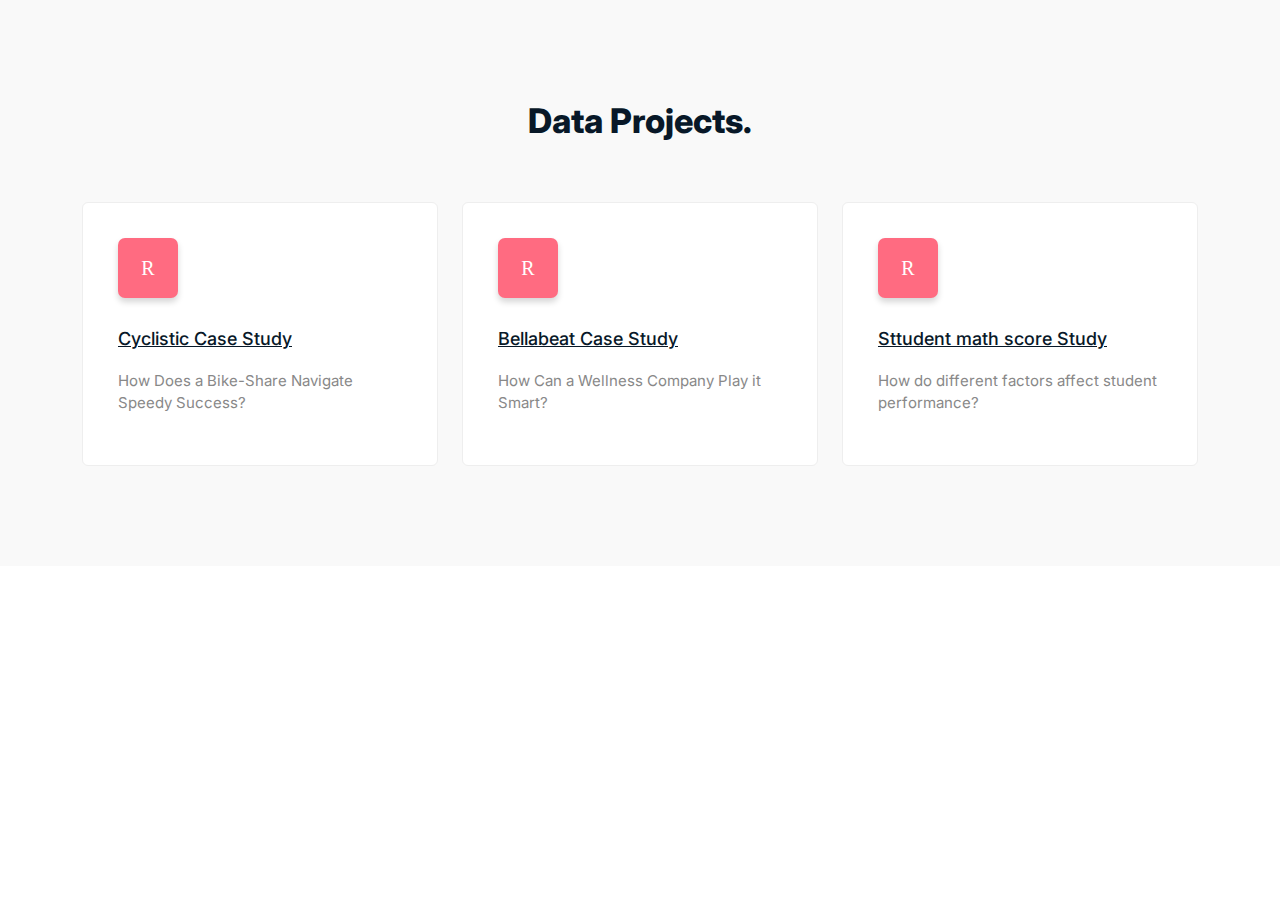
==== index.html @ 5aefac82 "Update index.html" ====
<!DOCTYPE html>
<html class="no-js" lang="zxx">

<head>
    <meta charset="utf-8" />
    <meta http-equiv="x-ua-compatible" content="ie=edge" />
    <title>Data Projects</title>
    <meta name="description" content="" />
    <meta name="viewport" content="width=device-width, initial-scale=1" />
    <link rel="shortcut icon" type="image/x-icon" href="assets/images/favicon.svg" />

    <!-- ========================= CSS here ========================= -->
    <link rel="stylesheet" href="bootstrap.min.css" />
    <link rel="stylesheet" href="LineIcons.2.0.css" />
    <link rel="stylesheet" href="animate.css" />
    <link rel="stylesheet" href="main.css" />

</head>

<body>
    <!-- Preloader -->
    <div class="preloader">
        <div class="preloader-inner">
            <div class="preloader-icon">
                <span></span>
                <span></span>
            </div>
        </div>
    </div>
    <!-- /End Preloader -->


    <!-- Start Features Area -->
    <section id="features" class="features section">
        <div class="container">
            <div class="row">
                <div class="col-12">
                    <div class="section-title">
                        <h2 class="wow fadeInUp" >Data Projects.
                        </h2>
                    </div>
                </div>
            </div>
            <div class="row">
                
                <div class="col-lg-4 col-md-6 col-12" >
                    <!-- Start Single Feature -->
                    <div class="single-feature wow fadeInUp" >
                        <i class="lni">R</i>
                        <h3><a href="case1.html">Cyclistic Case Study</a></h3>
                        <p>How Does a Bike-Share Navigate Speedy Success?</p>
                    </div>
                    <!-- End Single Feature -->
                </div>
                <div class="col-lg-4 col-md-6 col-12">
                    <!-- Start Single Feature -->
                    <div class="single-feature wow fadeInUp">
                        <i class="lni">R</i>
                        <h3><a href="bellabeat.html">Bellabeat Case Study</a></h3>
                        <p>How Can a Wellness Company Play it Smart?</p>
                    </div>
                    <!-- End Single Feature -->
                </div>
                <div class="col-lg-4 col-md-6 col-12" >
                    <!-- Start Single Feature -->
                    <div class="single-feature wow fadeInUp" >
                        <i class="lni">R</i>
                        <h3><a href="mathscores.html">Sttudent math score Study</a></h3>
                        <p>How do different factors affect student performance?</p>
                    </div>
                    <!-- End Single Feature -->
            </div>
        </div>
    </section>
    <!-- End Features Area -->


    <!-- ========================= JS here ========================= -->
    
    <script src="main.js"></script>
  
</body>

</html>
---- main.css ----
/*======================================
    Normalize CSS
========================================*/
@import url("https://fonts.googleapis.com/css2?family=Inter:wght@100;200;300;400;500;600;700;800;900&display=swap");
html {
  scroll-behavior: smooth;
}

body {
  font-family: "Inter", sans-serif;
  font-weight: normal;
  font-style: normal;
  color: #888;
  overflow-x: hidden;
  font-size: 15px;
}

audio,
canvas,
iframe,
img,
svg,
video {
  vertical-align: middle;
}

img {
  max-width: 100%;
}

h1,
h2,
h3,
h4,
h5,
h6 {
  font-weight: 600;
  margin: 0px;
  color: #081828;
}

h1 a,
h2 a,
h3 a,
h4 a,
h5 a,
h6 a {
  color: inherit;
}

h1 {
  font-size: 50px;
}

h2 {
  font-size: 40px;
}

h3 {
  font-size: 30px;
}

h4 {
  font-size: 25px;
}

h5 {
  font-size: 20px;
}

h6 {
  font-size: 16px;
}

ul,
ol {
  margin: 0px;
  padding: 0px;
  list-style-type: none;
}

.img-bg {
  background-position: center center;
  background-size: cover;
  background-repeat: no-repeat;
  width: 100%;
  height: 100%;
}

@media only screen and (min-width: 480px) and (max-width: 767px) {
  .container {
    width: 450px;
  }
}





.section {
  padding-top: 100px;
  padding-bottom: 100px;
  position: relative;
}


/* Section Title */
.section-title {
  text-align: center;
  margin-bottom: 80px;
  padding: 0 300px;
  position: relative;
  z-index: 5;
}

.section-title h3 {
  font-size: 15px;
  font-weight: 600;
  display: block;
  margin-bottom: 8px;
  color: #ff6b81;
  text-transform: uppercase;
}

.section-title h2 {
  font-size: 34px;
  margin-bottom: 25px;
  line-height: 42px;
  text-transform: capitalize;
  position: relative;
  font-weight: 800;
}

.section-title p {
  font-size: 15px;
}

@media only screen and (min-width: 992px) and (max-width: 1199px) {
  .section-title {
    padding: 0px 200px;
    margin-bottom: 70px;
  }
}

@media only screen and (min-width: 768px) and (max-width: 991px) {
  .section-title {
    padding: 0px 20px;
    margin-bottom: 70px;
  }
  .section-title h3 {
    font-size: 14px;
  }
  .section-title h2 {
    font-size: 24px;
    line-height: 32px;
    margin-bottom: 20px;
  }
  .section-title p {
    font-size: 14px;
  }
}

@media (max-width: 767px) {
  .section-title {
    padding: 0px 10px;
    margin-bottom: 60px;
  }
  .section-title h3 {
    font-size: 14px;
  }
  .section-title h2 {
    font-size: 20px;
    line-height: 30px;
    margin-bottom: 18px;
  }
  .section-title p {
    font-size: 14px;
  }
}

.section-title.align-right {
  padding: 0;
  padding-left: 600px;
}

.section-title.align-right h2:before {
  display: none;
}

.section-title.align-right h2:after {
  position: absolute;
  right: 0;
  bottom: -1px;
  height: 2px;
  width: 50px;
  background: #ff6b81;
  content: "";
}

.align-left {
  text-align: left;
}

.align-right {
  text-align: right;
}

.align-center {
  text-align: center;
}

/* Preloader */
.preloader {
  position: fixed;
  top: 0;
  left: 0;
  z-index: 999999999;
  width: 100%;
  height: 100%;
  background-color: #fff;
  overflow: hidden;
}

.preloader-inner {
  position: absolute;
  top: 50%;
  left: 50%;
  -webkit-transform: translate(-50%, -50%);
  transform: translate(-50%, -50%);
}

.preloader-icon {
  width: 100px;
  height: 100px;
  display: inline-block;
  padding: 0px;
}

.preloader-icon span {
  position: absolute;
  display: inline-block;
  width: 100px;
  height: 100px;
  border-radius: 100%;
  background: #ff6b81;
  -webkit-animation: preloader-fx 1.6s linear infinite;
  animation: preloader-fx 1.6s linear infinite;
}

.preloader-icon span:last-child {
  animation-delay: -0.8s;
  -webkit-animation-delay: -0.8s;
}

@keyframes preloader-fx {
  0% {
    -webkit-transform: scale(0, 0);
            transform: scale(0, 0);
    opacity: 0.5;
  }
  100% {
    -webkit-transform: scale(1, 1);
            transform: scale(1, 1);
    opacity: 0;
  }
}

@-webkit-keyframes preloader-fx {
  0% {
    -webkit-transform: scale(0, 0);
    opacity: 0.5;
  }
  100% {
    -webkit-transform: scale(1, 1);
    opacity: 0;
  }
}


/*======================================
    Features Area CSS
========================================*/
.features {
  background-color: #f9f9f9;
}

.features .section-title {
  margin-bottom: 30px;
}

.features .single-feature {
  text-align: left;
  padding: 35px;
  background-color: #fff;
  border-radius: 6px;
  position: relative;
  margin-top: 30px;
  border: 1px solid #eee;
  -webkit-transition: all 0.5s cubic-bezier(0.68, -0.55, 0.27, 1.55) 0s;
  transition: all 0.5s cubic-bezier(0.68, -0.55, 0.27, 1.55) 0s;
}

.features .single-feature:hover {
  -webkit-box-shadow: 0px 3px 5px #00000017;
          box-shadow: 0px 3px 5px #00000017;
  -webkit-transform: translateY(-5px);
          transform: translateY(-5px);
}

.features .single-feature i {
  height: 60px;
  width: 60px;
  line-height: 60px;
  text-align: center;
  display: inline-block;
  background-color: #ff6b81;
  color: #fff;
  font-size: 20px;
  border-radius: 7px;
  -webkit-box-shadow: 0px 4px 6px #0000002a;
          box-shadow: 0px 4px 6px #0000002a;
  margin-bottom: 30px;
}

.features .single-feature h3 {
  font-size: 18px;
  font-weight: 500;
  margin-bottom: 20px;
}

.features .single-feature p {
  line-height: 22px;
}
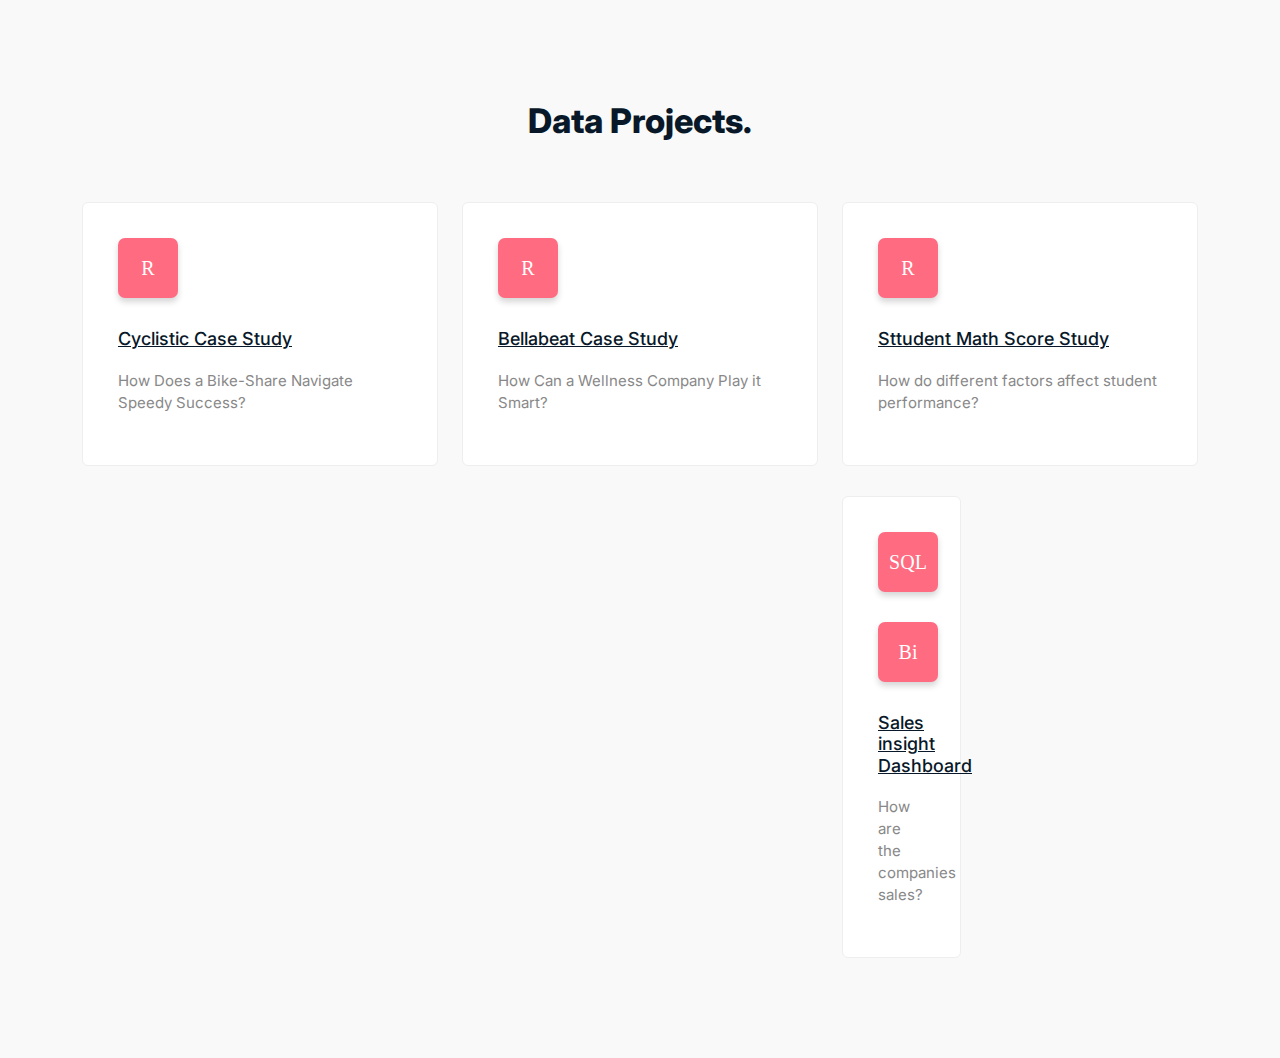
==== commit b0a3cc57: "Update index.html" ====
--- a/index.html
+++ b/index.html
@@ -65,10 +65,21 @@
                     <!-- Start Single Feature -->
                     <div class="single-feature wow fadeInUp" >
                         <i class="lni">R</i>
-                        <h3><a href="mathscores.html">Sttudent math score Study</a></h3>
+                        <h3><a href="mathscores.html">Sttudent Math Score Study</a></h3>
                         <p>How do different factors affect student performance?</p>
                     </div>
                     <!-- End Single Feature -->
+                    
+                    
+                <div class="col-lg-4 col-md-6 col-12" >
+                    <!-- Start Single Feature -->
+                    <div class="single-feature wow fadeInUp" >
+                        <i class="lni">SQL</i><i class="lni">Bi</i>
+                        <h3><a href="adv.html">Sales insight Dashboard</a></h3>
+                        <p>How are the companies sales?</p>
+                    </div>
+                    <!-- End Single Feature -->
+                    
             </div>
         </div>
     </section>
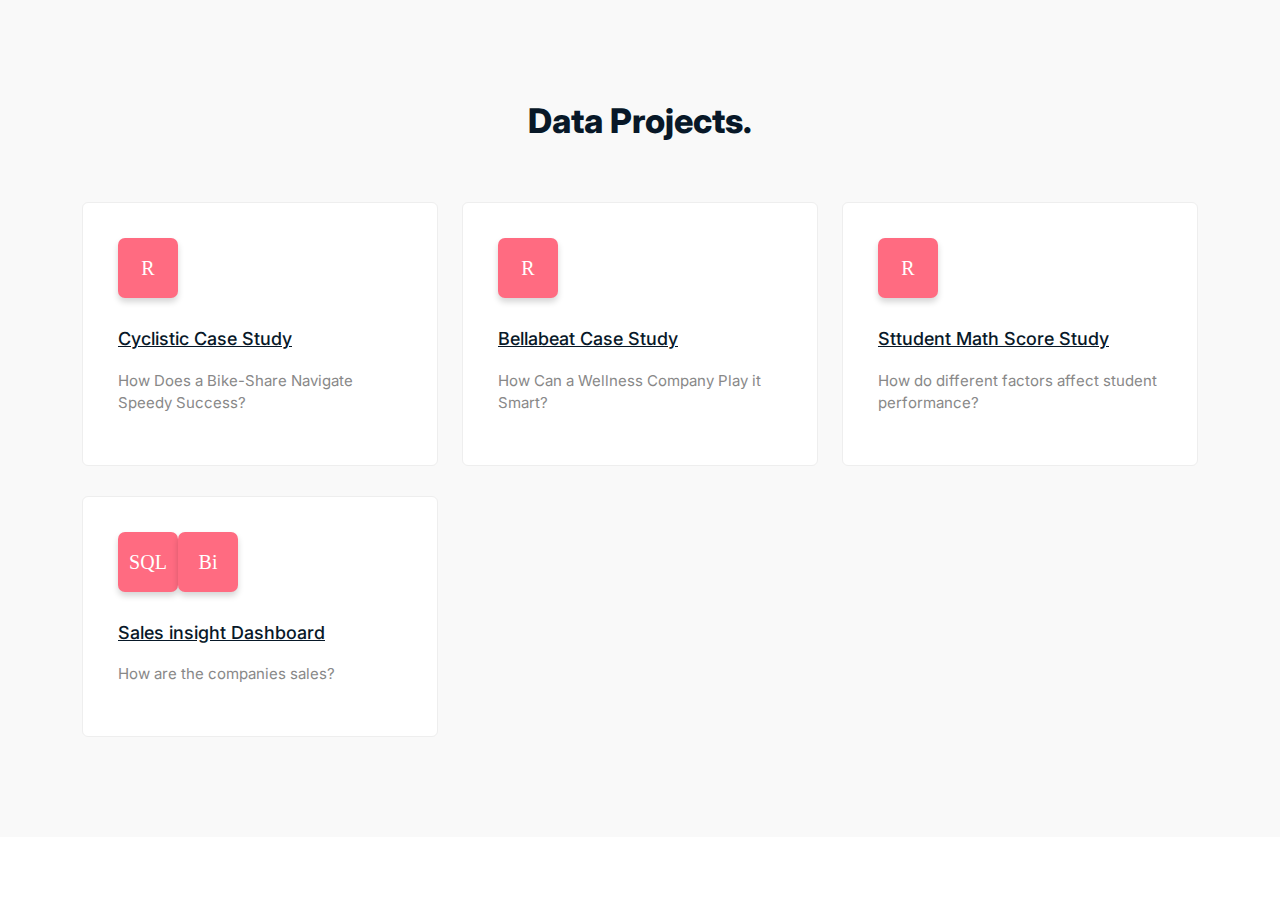
==== commit cbfa79a0: "Update index.html" ====
--- a/index.html
+++ b/index.html
@@ -68,9 +68,9 @@
                         <h3><a href="mathscores.html">Sttudent Math Score Study</a></h3>
                         <p>How do different factors affect student performance?</p>
                     </div>
-                    <!-- End Single Feature -->
-                    
-                    
+                    <!-- End Single Feature -->     
+            </div>
+                
                 <div class="col-lg-4 col-md-6 col-12" >
                     <!-- Start Single Feature -->
                     <div class="single-feature wow fadeInUp" >
@@ -79,8 +79,7 @@
                         <p>How are the companies sales?</p>
                     </div>
                     <!-- End Single Feature -->
-                    
-            </div>
+                </div>
         </div>
     </section>
     <!-- End Features Area -->
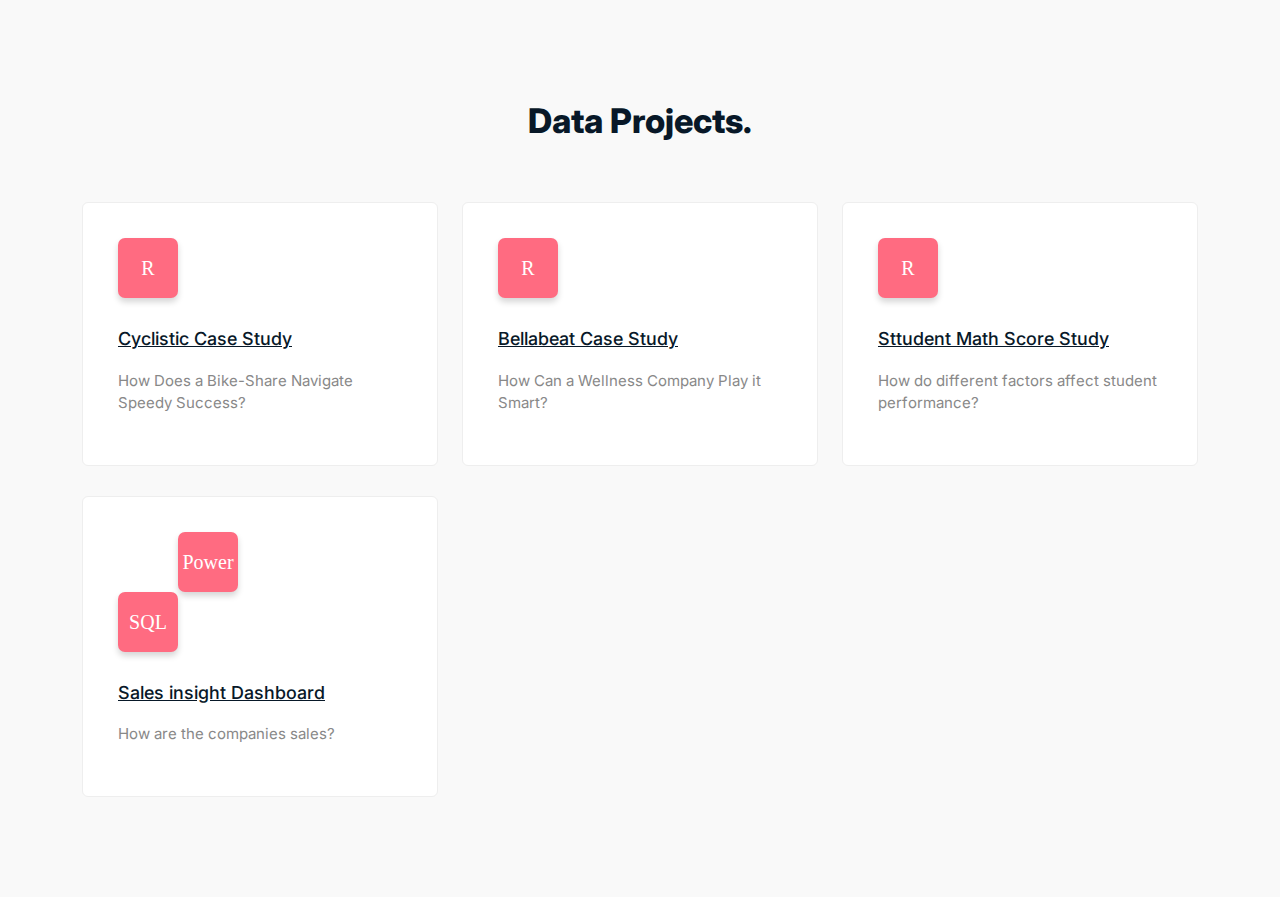
==== commit a771959a: "Update index.html" ====
--- a/index.html
+++ b/index.html
@@ -74,7 +74,7 @@
                 <div class="col-lg-4 col-md-6 col-12" >
                     <!-- Start Single Feature -->
                     <div class="single-feature wow fadeInUp" >
-                        <i class="lni">SQL</i><i class="lni">Bi</i>
+                        <i class="lni">SQL</i><i class="lni">Power Bi</i>
                         <h3><a href="adv.html">Sales insight Dashboard</a></h3>
                         <p>How are the companies sales?</p>
                     </div>
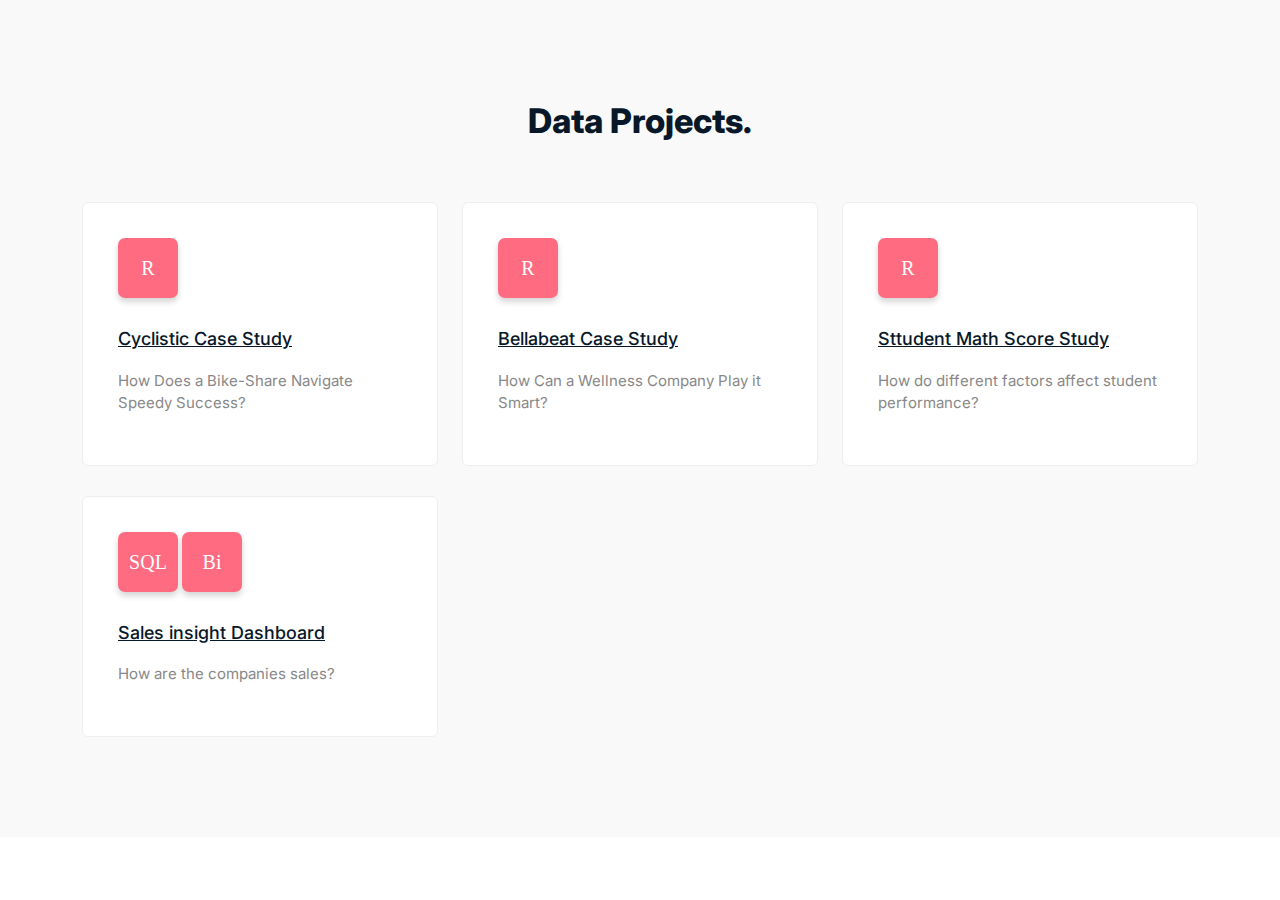
==== commit b231cc76: "Update index.html" ====
--- a/index.html
+++ b/index.html
@@ -74,7 +74,7 @@
                 <div class="col-lg-4 col-md-6 col-12" >
                     <!-- Start Single Feature -->
                     <div class="single-feature wow fadeInUp" >
-                        <i class="lni">SQL</i><i class="lni">Power Bi</i>
+                        <i class="lni">SQL</i>  <i class="lni">Bi</i>
                         <h3><a href="adv.html">Sales insight Dashboard</a></h3>
                         <p>How are the companies sales?</p>
                     </div>
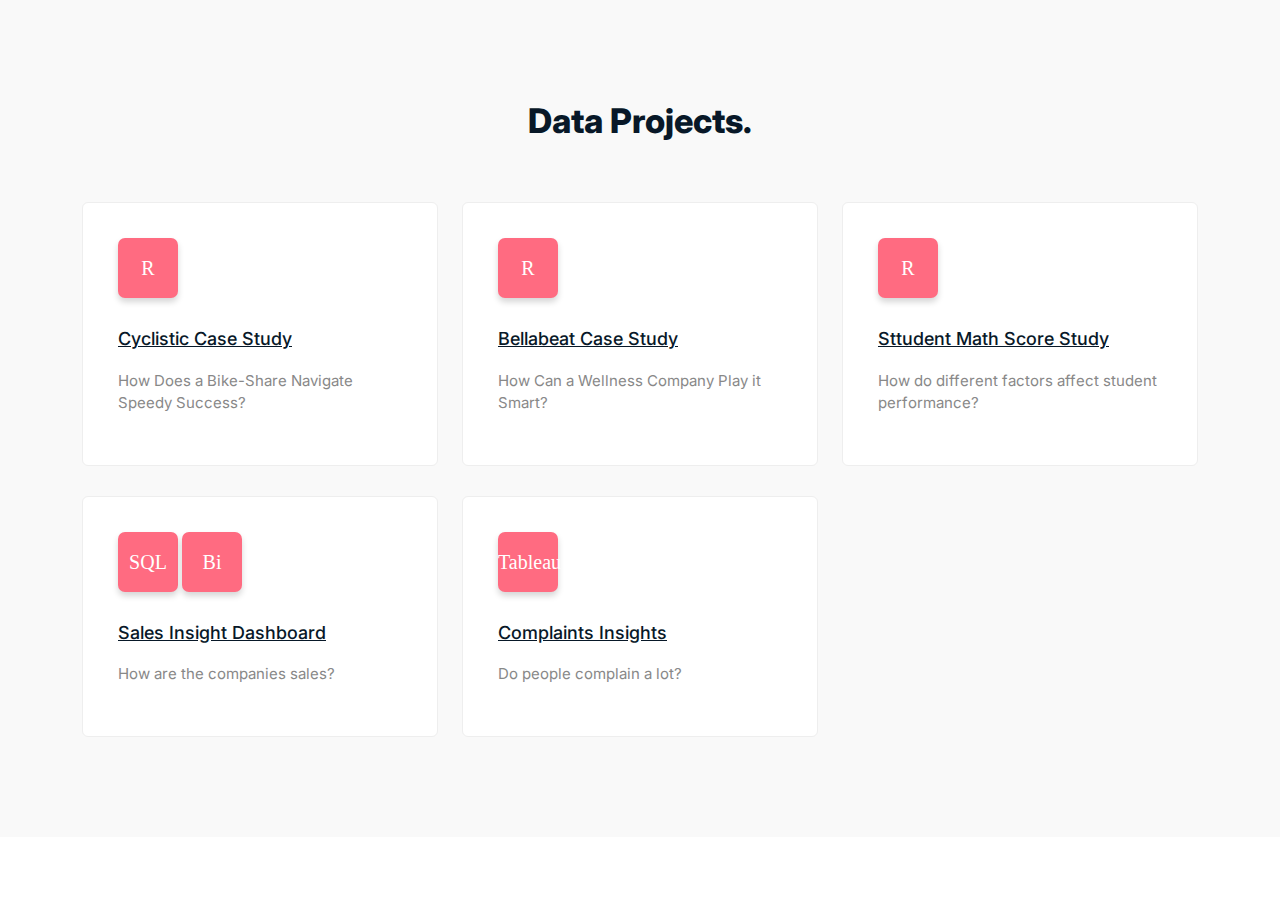
==== commit 5267731c: "Update index.html" ====
--- a/index.html
+++ b/index.html
@@ -75,11 +75,22 @@
                     <!-- Start Single Feature -->
                     <div class="single-feature wow fadeInUp" >
                         <i class="lni">SQL</i>  <i class="lni">Bi</i>
-                        <h3><a href="adv.html">Sales insight Dashboard</a></h3>
+                        <h3><a href="adv.html">Sales Insight Dashboard</a></h3>
                         <p>How are the companies sales?</p>
                     </div>
                     <!-- End Single Feature -->
                 </div>
+                
+                  <div class="col-lg-4 col-md-6 col-12" >
+                    <!-- Start Single Feature -->
+                    <div class="single-feature wow fadeInUp" >
+                        <i class="lni">Tableau</i>
+                        <h3><a href="https://public.tableau.com/views/COMPLAINTSOVERVIEW/Complaintsoverview?:language=en-US&publish=yes&:display_count=n&:origin=viz_share_link">Complaints Insights</a></h3>
+                        <p>Do people complain a lot?</p>
+                    </div>
+                    <!-- End Single Feature -->
+                </div>
+                
         </div>
     </section>
     <!-- End Features Area -->
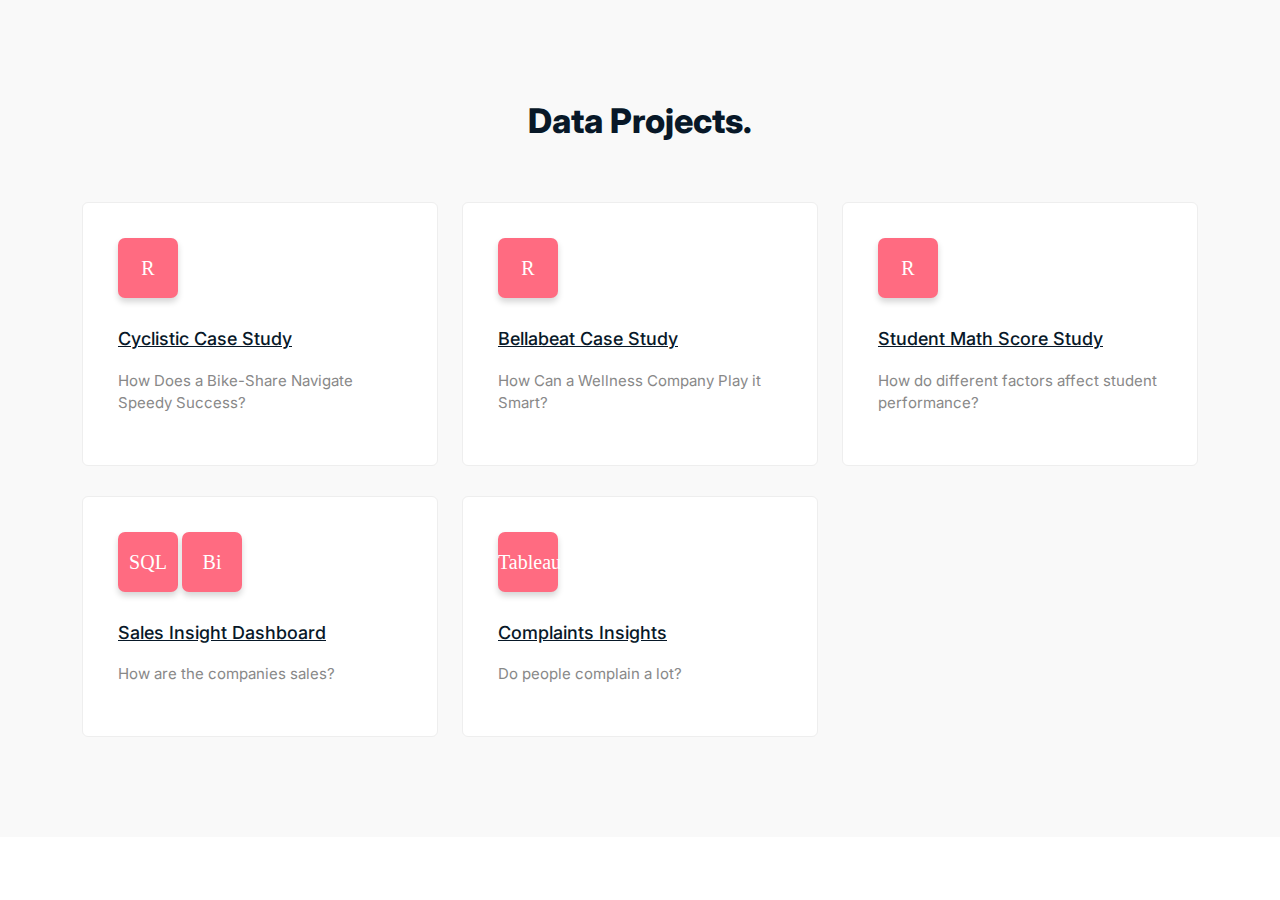
==== commit 7728ea51: "Update index.html" ====
--- a/index.html
+++ b/index.html
@@ -65,7 +65,7 @@
                     <!-- Start Single Feature -->
                     <div class="single-feature wow fadeInUp" >
                         <i class="lni">R</i>
-                        <h3><a href="mathscores.html">Sttudent Math Score Study</a></h3>
+                        <h3><a href="mathscores.html">Student Math Score Study</a></h3>
                         <p>How do different factors affect student performance?</p>
                     </div>
                     <!-- End Single Feature -->     
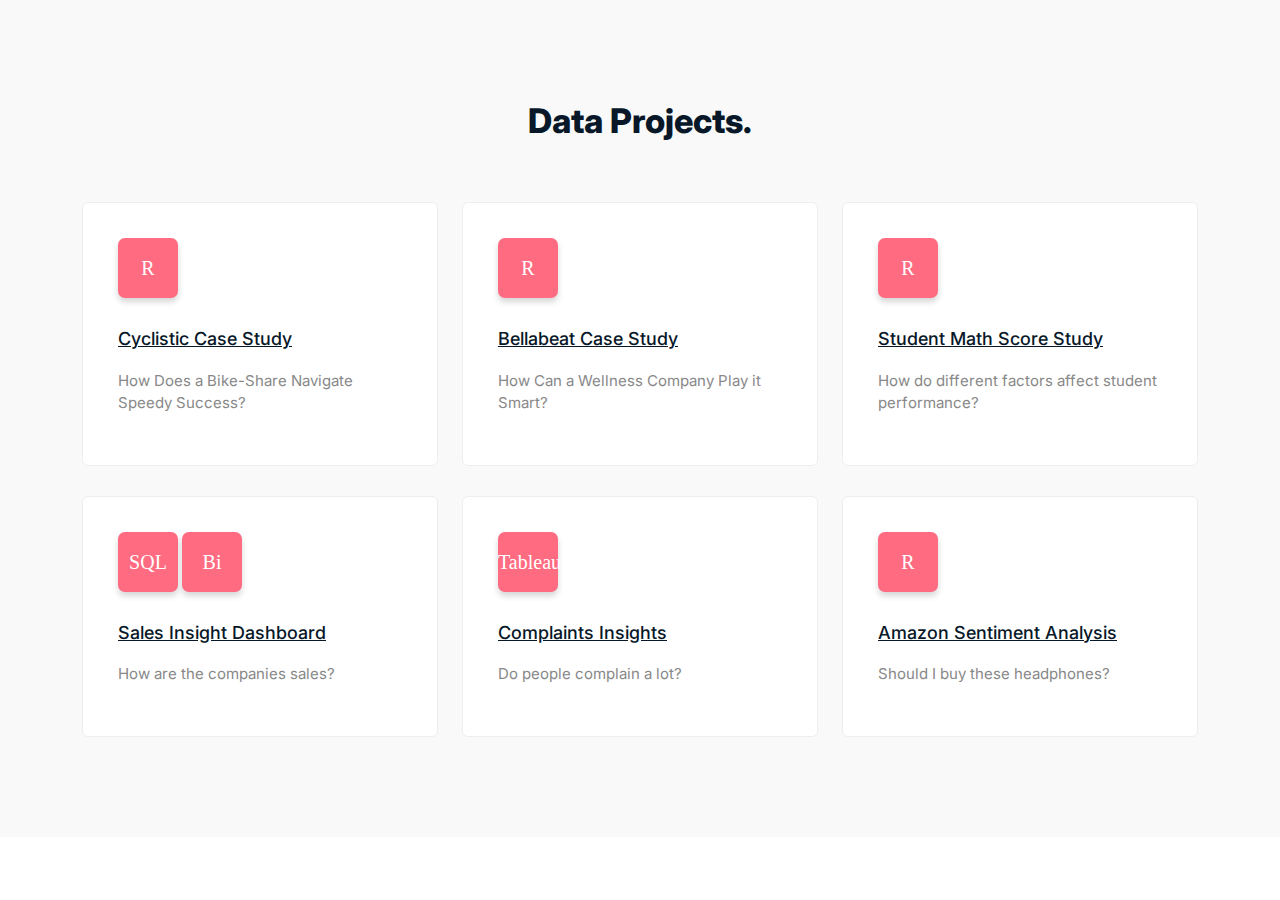
==== commit f5047174: "Update index.html" ====
--- a/index.html
+++ b/index.html
@@ -91,6 +91,17 @@
                     <!-- End Single Feature -->
                 </div>
                 
+                <div class="col-lg-4 col-md-6 col-12" >
+                    <!-- Start Single Feature -->
+                    <div class="single-feature wow fadeInUp" >
+                        <i class="lni">R</i> 
+                        <h3><a href="sentiment.html">Amazon Sentiment Analysis</a></h3>
+                        <p>Should I buy these headphones?</p>
+                    </div>
+                    <!-- End Single Feature -->
+                </div>
+                
+                
         </div>
     </section>
     <!-- End Features Area -->
